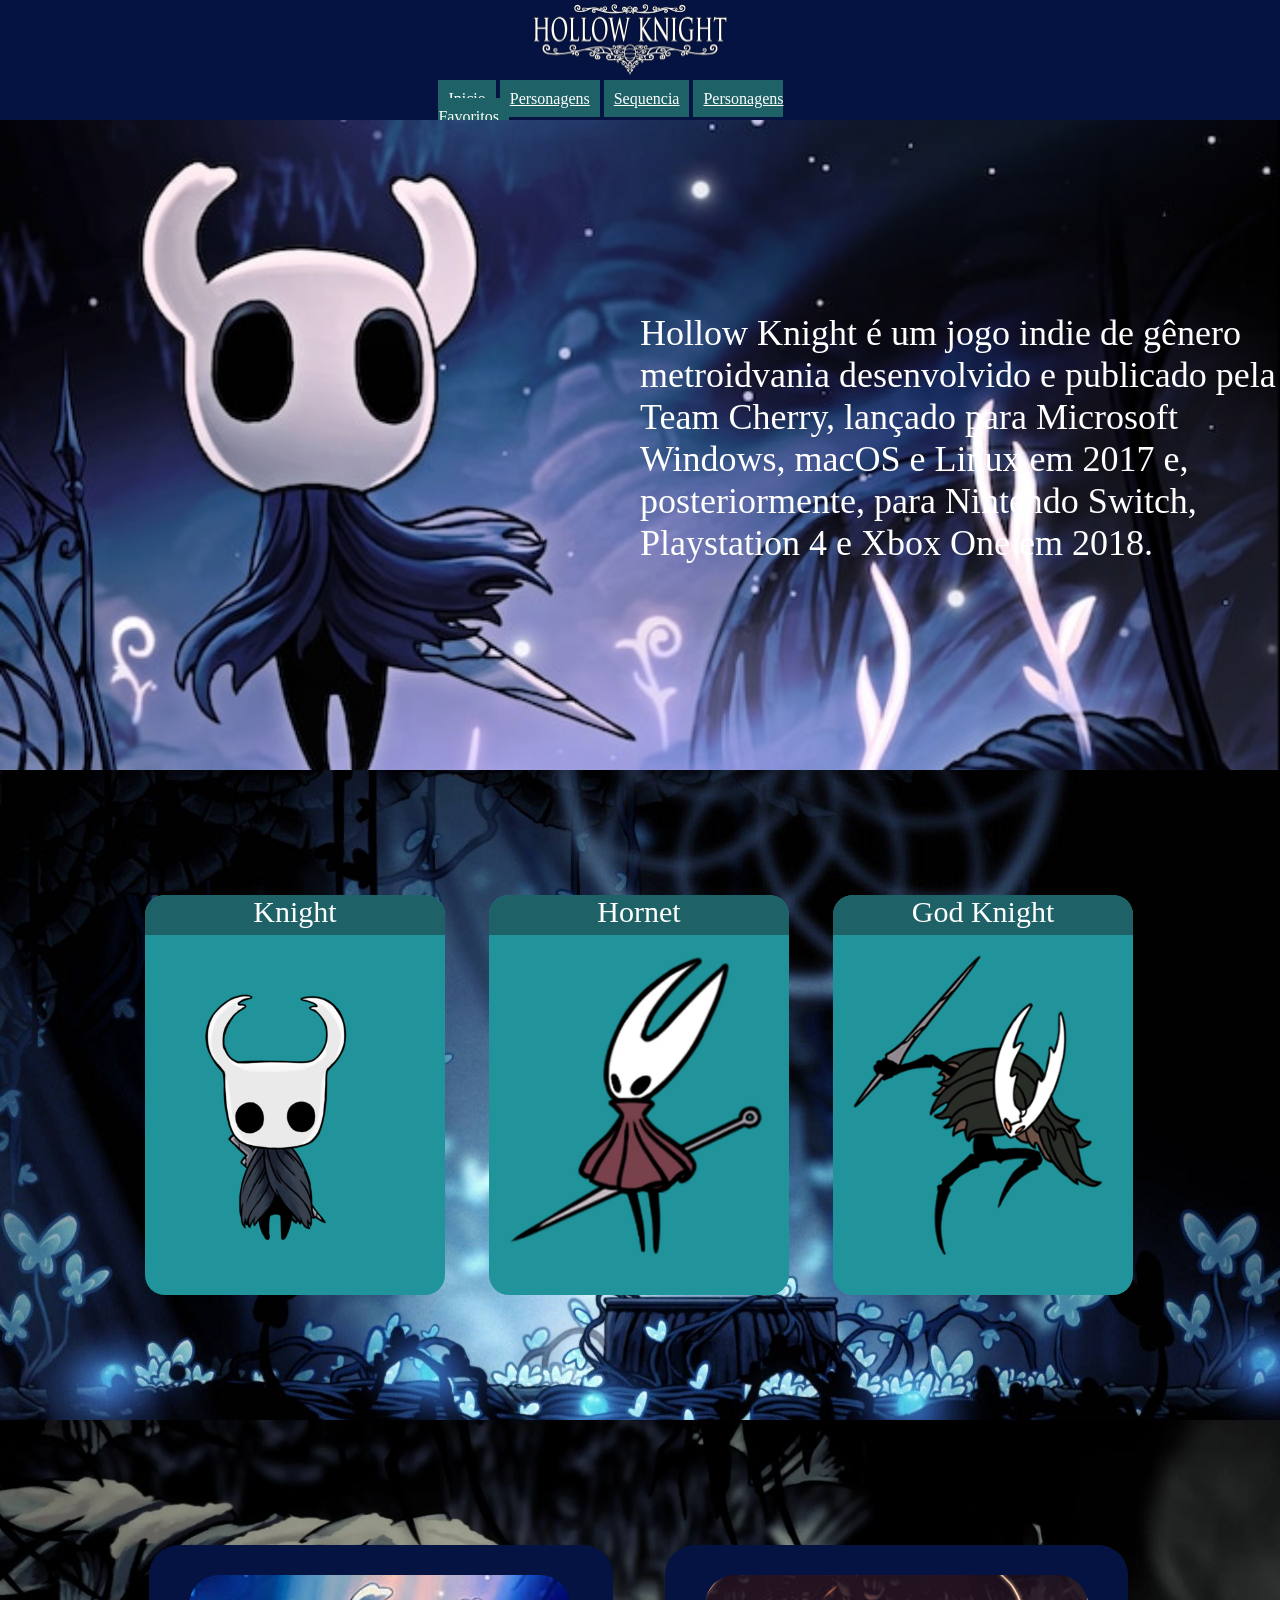
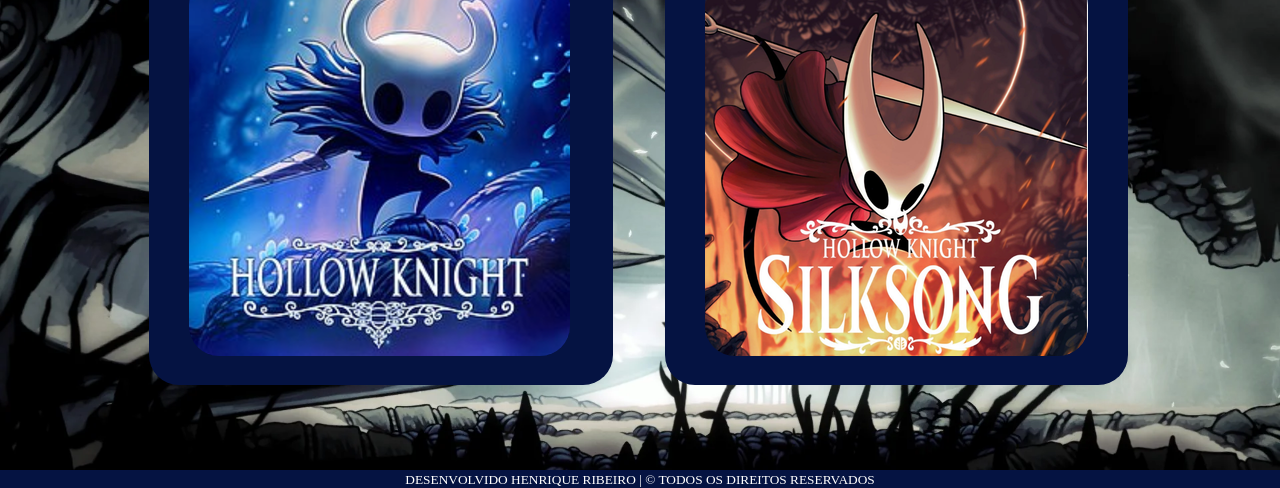
==== index.html @ ea680e31 "finalização do exercicio 08" ====
<!DOCTYPE html>
<html lang="pt-br">
<head>
    <meta charset="UTF-8">
    <meta name="viewport" content="width=device-width, initial-scale=1.0">
    <link rel="stylesheet" href="style.css">
    <title>Hollow Knight</title>
</head>
<body>
    <header>
        <div id="logo">
            <img src="./img/logo.webp" alt="" width="200px">
        </div>
        <nav>
            <a href="#">Inicio</a>
            <a href="#">Personagens</a>
            <a href="#">Sequencia</a>
            <a href="#">Personagens Favoritos</a>
        </nav>
    </header>
    <main>
        <!-- breve resumo sobre o jogo -->
        <section id="inicio">
            <div id="textoInicio">
                <p>Hollow Knight é um jogo indie de gênero metroidvania desenvolvido e publicado pela Team Cherry, lançado para Microsoft Windows, macOS e Linux em 2017 e, posteriormente, para Nintendo Switch, Playstation 4 e Xbox One em 2018.</p>
            </div>
        </section>
        <section id="personagens">
            <!-- seção de personagens principais -->
            <div class="card">
                <div class="cardPersonagem">
                    <div class="nome">
                        Knight
                    </div>
                    <img src="./img/personagens/knight.webp" alt="" height="300px" class="personagemIMG">
                </div>
                <div class="cardPersonagem">
                    <div class="nome">
                        Hornet
                    </div>
                    <img src="./img/personagens/hornet.webp"  alt="" height="300px" class="personagemIMG">
                </div>
                <div class="cardPersonagem">
                    <div class="nome">
                        God Knight
                    </div>
                    <img src="./img/personagens/Godknight.webp" alt="" height="300px"
                    class="personagemIMG">
                </div>
            </div>
        </section>
        <!-- seção das sequencias do jogo -->
        <section id="sequencia">
            <div class="card">
                <div class="cardJogos">
                    <img src="./img/jogos/hollowKnightGame.png" alt="" class="gameThumb">
                </div>
                <div class="cardJogos">
                    <img src="./img/jogos/hollowKnightSilkSongGame.png" alt="" class="gameThumb">
                </div>
            </div>
        </section>
    </main>
    <footer>
        <small>DESENVOLVIDO HENRIQUE RIBEIRO | &copy; TODOS OS DIREITOS RESERVADOS</small>
    </footer>
</body>
</html>
---- style.css ----
*{
    margin: 0;
    padding: 0;
    box-sizing: border-box;
}

/* cabecalho */

header{
    background-color: #051342;
    height: 120px;
    width: 100%;
}

#logo{
    height: 90px;
    width: 220px;
    margin: auto;
}

nav{
    width: 31.5%;
    height: 109px;
    margin: auto;
}

a{
    padding: 10px;
    background-color: #1e6267;
    color: white;
    margin-bottom: 20px;
}

section{
    height: 650px;
    width: 100%;
    display: inline-block;
}

/* seção inicial */

#inicio{
    background-image: url(./img/inicioBackground.jpg);
    background-size: 100%;
}

#textoInicio{
    margin-left: 50%;
    color: white;
    margin-top: 15%;
    font-size: 36px;
}

/* seção personagens */

#personagens{
    background-image: url(./img/personagensBackground.jpg);
    background-size: 100%;
}
/* serve pra centralizar os personagens */
.card{
    width: 1030px;
    height: 400px;
    margin: 125px auto;
}
/* parte onde fica o personagem dentro */
.cardPersonagem{
    display: inline-block;
    background-color: #21949b;
    height: 400px;
    width: 300px;
    margin: 0px 20px;
    border-radius: 20px;
}
/* tentativa de centralizar as imagens */
.personagemIMG{
    margin: 20px 20px;
}
/* fica em cima da imagem e mostra o nome do personagem */
.nome{
    background-color: #1e6267;
    height: 40px;
    border-radius: 20px 20px 0px 0px;
    text-align: center;
    font-size: 30px;
    color: white;
}

/* seção da sequencia */
#sequencia{
    background-image: url(./img/sequenciaBackground.webp);
    background-size: 100%;
}
/* mini card pra sequencia */
.cardJogos{
    width: 45%;
    background-color: #051342;
    height: 110%;
    margin: 0px 24px;
    display: inline-block;
    border-radius: 30px;
}
/* fundo do jogo */
.gameThumb{
    border-radius: 30px;
    margin: 30px 0px 0px 40px;
}

/* rodape */

footer{
    background-color: #051342;
    text-align: center;
    color: white;
}
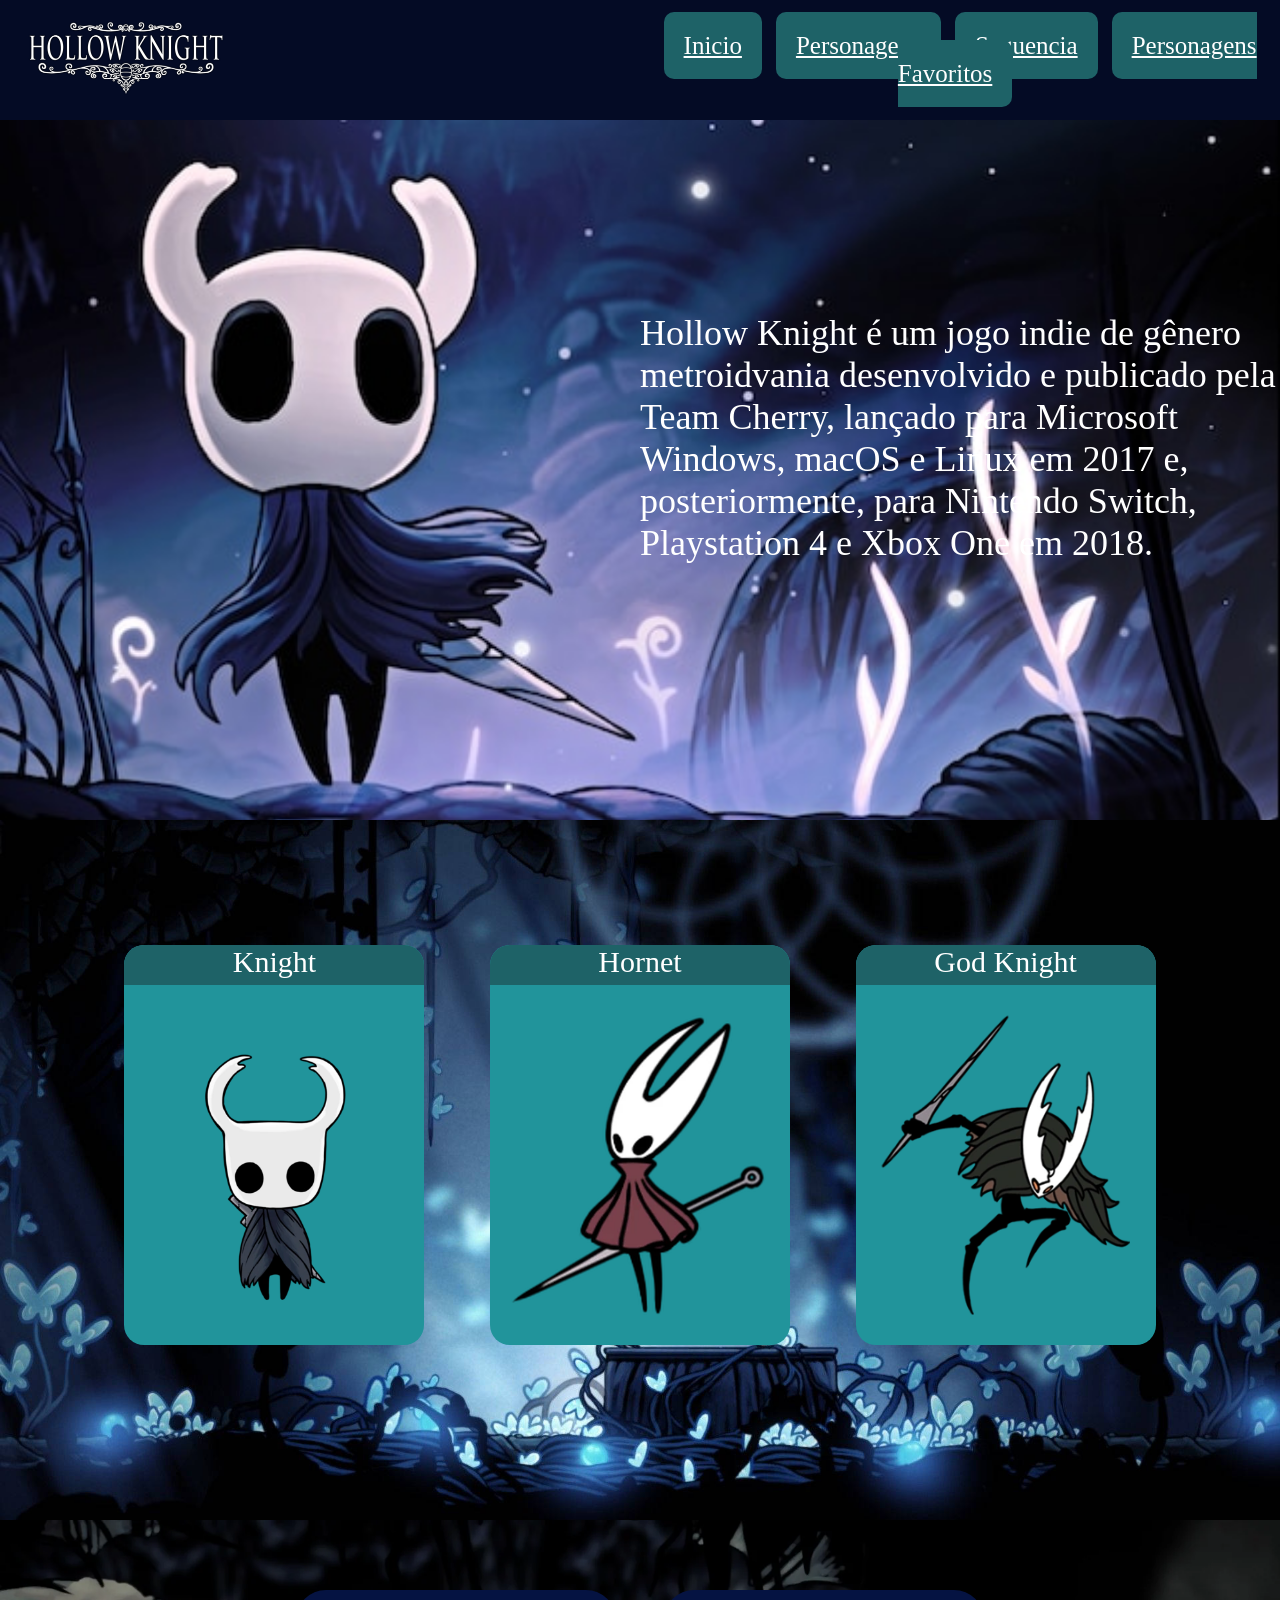
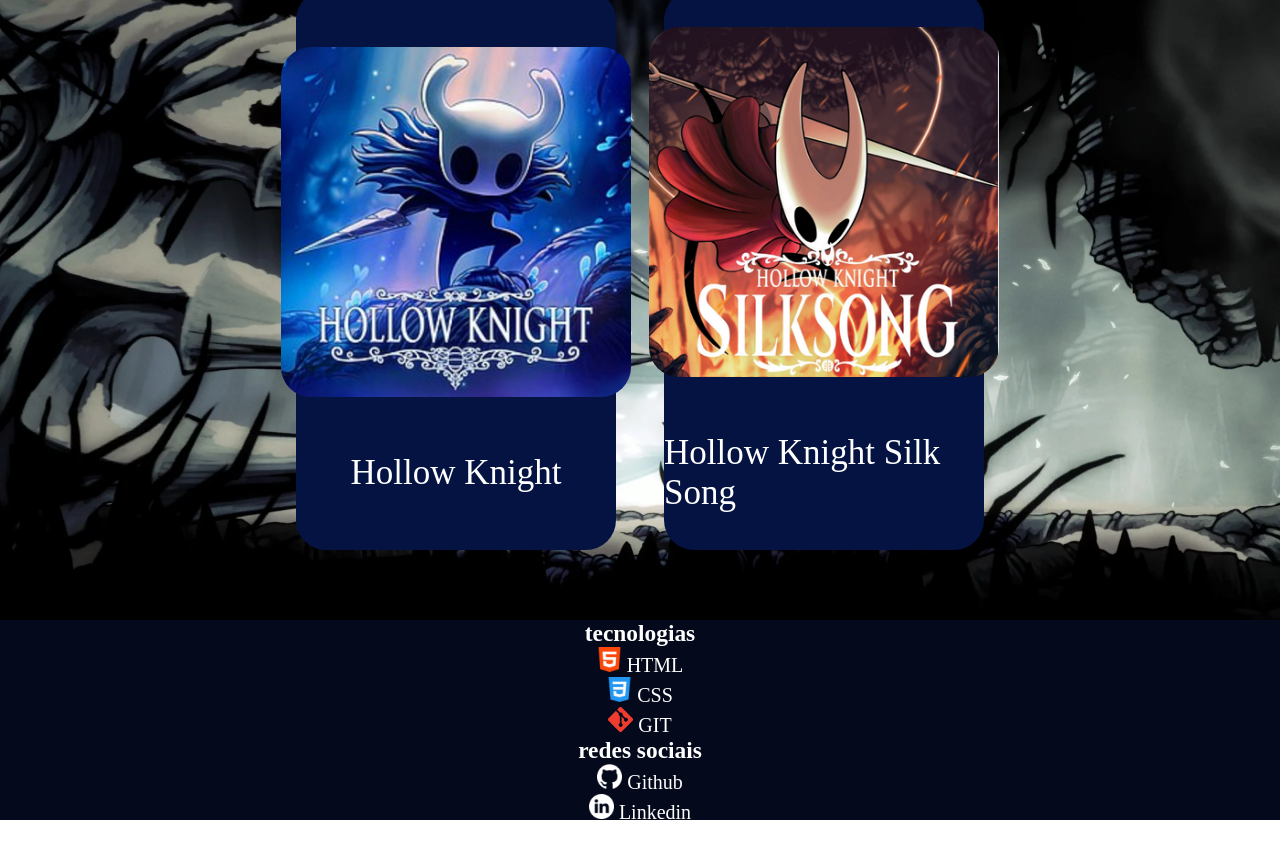
==== commit 2ba06e0f: "atualização do projeto" ====
--- a/index.html
+++ b/index.html
@@ -12,10 +12,10 @@
             <img src="./img/logo.webp" alt="" width="200px">
         </div>
         <nav>
-            <a href="#">Inicio</a>
-            <a href="#">Personagens</a>
-            <a href="#">Sequencia</a>
-            <a href="#">Personagens Favoritos</a>
+            <a href="#inicio">Inicio</a>
+            <a href="#personagens">Personagens</a>
+            <a href="#sequencia">Sequencia</a>
+            <a href="personagensFav.html">Personagens Favoritos</a>
         </nav>
     </header>
     <main>
@@ -32,36 +32,76 @@
                     <div class="nome">
                         Knight
                     </div>
-                    <img src="./img/personagens/knight.webp" alt="" height="300px" class="personagemIMG">
+                    <div class="personagemIMG">
+                        <img src="./img/personagens/knight.webp" alt="" height="300px">
+                    </div>
                 </div>
                 <div class="cardPersonagem">
                     <div class="nome">
                         Hornet
                     </div>
-                    <img src="./img/personagens/hornet.webp"  alt="" height="300px" class="personagemIMG">
+                    <div class="personagemIMG">
+                        <img src="./img/personagens/hornet.webp"  alt="" height="300px">
+                    </div>
                 </div>
                 <div class="cardPersonagem">
                     <div class="nome">
                         God Knight
                     </div>
-                    <img src="./img/personagens/Godknight.webp" alt="" height="300px"
-                    class="personagemIMG">
+                    <div class="personagemIMG">
+                        <img src="./img/personagens/Godknight.webp" alt="" height="300px">
+                    </div>
                 </div>
             </div>
         </section>
         <!-- seção das sequencias do jogo -->
         <section id="sequencia">
-            <div class="card">
-                <div class="cardJogos">
-                    <img src="./img/jogos/hollowKnightGame.png" alt="" class="gameThumb">
+            <div class="cardJogos">
+                <img src="./img/jogos/hollowKnightGame.png" alt="" class="gameThumb">
+                <div class="gameName">
+                    Hollow Knight
                 </div>
-                <div class="cardJogos">
-                    <img src="./img/jogos/hollowKnightSilkSongGame.png" alt="" class="gameThumb">
+            </div>
+            <div class="cardJogos">
+                <img src="./img/jogos/hollowKnightSilkSongGame.png" alt="" class="gameThumb">
+                <div class="gameName">
+                    Hollow Knight Silk Song
                 </div>
             </div>
         </section>
     </main>
     <footer>
+        <article id="tecnologias">
+            <h3>tecnologias</h3>
+            <ul>
+                <li>
+                    <a href="https://developer.mozilla.org/pt-BR/docs/Web/HTML"target=_blank>
+                    <img src="./img/icons/html.png" alt="" height="25px"> HTML</a>
+                </li>
+                <li>
+                    <a href="https://developer.mozilla.org/pt-BR/docs/Web/CSS" target="_blank">
+                    <img src="./img/icons/css.png" alt="" height="25px"> CSS</a>
+                </li>
+                <li>
+                    <a href="https://git-scm.com/" target="_blank">
+                    <img src="./img/icons/git.png" alt="" height="25px"> GIT</a>
+                </li>
+            </ul>
+        </article>
+        <article id="redesSociais">
+            <h3>redes sociais</h3>
+            <ul>
+                <li>
+                    <a href="https://github.com/Ka3iser" target="_blank">
+                        <img src="./img/icons/github (1).png" alt="" height="25px" class="icon"> Github</a>
+                </li>
+                <li>
+                    <a href="https://www.linkedin.com/in/henrique-venturini-09427128b/" target="_blank">
+                        <img src="./img/icons/linkedin (1).png" alt="" height="25px" class="icon"> Linkedin</a>
+                </li>
+            </ul>
+        </article>
+        <br>
         <small>DESENVOLVIDO HENRIQUE RIBEIRO | &copy; TODOS OS DIREITOS RESERVADOS</small>
     </footer>
 </body>
--- a/style.css
+++ b/style.css
@@ -3,113 +3,144 @@
     padding: 0;
     box-sizing: border-box;
 }
-
 /* cabecalho */
-
 header{
-    background-color: #051342;
+    background-color: #040b25;
     height: 120px;
     width: 100%;
+    text-align: center;
+    display: flex;
+    gap: 30%;
+    align-items: center;
+}
+#logo{
+    margin: 2%;
+}
+nav a{
+    padding: 20px;
+    font-size: 25px;
+    border-radius: 10px;
+    background-color: #1e6267;
+    color: white;
+    margin: 5px;
 }
 
-#logo{
-    height: 90px;
-    width: 220px;
-    margin: auto;
+a:hover{
+    transform: scale(30px);
 }
-
-nav{
-    width: 31.5%;
-    height: 109px;
-    margin: auto;
-}
-
-a{
-    padding: 10px;
-    background-color: #1e6267;
-    color: white;
-    margin-bottom: 20px;
-}
-
 section{
-    height: 650px;
+    height: 700px;
     width: 100%;
     display: inline-block;
 }
-
 /* seção inicial */
-
 #inicio{
     background-image: url(./img/inicioBackground.jpg);
     background-size: 100%;
 }
-
 #textoInicio{
     margin-left: 50%;
     color: white;
     margin-top: 15%;
     font-size: 36px;
 }
-
 /* seção personagens */
-
 #personagens{
     background-image: url(./img/personagensBackground.jpg);
     background-size: 100%;
 }
 /* serve pra centralizar os personagens */
 .card{
-    width: 1030px;
-    height: 400px;
-    margin: 125px auto;
+    display: flex;
+    flex-direction: row;
+    gap: 2%;
+    justify-content: center;
+    align-items: center;
+    height: 650px;
 }
 /* parte onde fica o personagem dentro */
 .cardPersonagem{
-    display: inline-block;
     background-color: #21949b;
     height: 400px;
     width: 300px;
     margin: 0px 20px;
     border-radius: 20px;
 }
-/* tentativa de centralizar as imagens */
+/* imagem do personagem */
 .personagemIMG{
-    margin: 20px 20px;
+    display: flex;
+    justify-content: center;
+    align-items: center;
+    height: 360px;
 }
 /* fica em cima da imagem e mostra o nome do personagem */
 .nome{
     background-color: #1e6267;
     height: 40px;
+    width: 300px;
     border-radius: 20px 20px 0px 0px;
     text-align: center;
     font-size: 30px;
     color: white;
 }
-
 /* seção da sequencia */
 #sequencia{
     background-image: url(./img/sequenciaBackground.webp);
     background-size: 100%;
+    display: flex;
+    justify-content: center;
+    align-items: center;
 }
 /* mini card pra sequencia */
 .cardJogos{
-    width: 45%;
+    width: 25%;
     background-color: #051342;
-    height: 110%;
+    height: 80%;
     margin: 0px 24px;
-    display: inline-block;
+    display: flex;
+    flex-direction: column;
+    gap: 10%;
+    justify-content: center;
+    align-items: center;
     border-radius: 30px;
 }
 /* fundo do jogo */
 .gameThumb{
     border-radius: 30px;
-    margin: 30px 0px 0px 40px;
+    width: 350px;
+    height: 350px;
+}
+
+.gameName{
+    font-size: 35px;
+    color: white;
 }
 
 /* rodape */
-
 footer{
-    background-color: #051342;
+    background-color: #04091b;
     text-align: center;
     color: white;
+    font-size: 20px;
+    height: 200px;
+    display: flex;
+    justify-content: center;
+    flex-wrap: wrap;
+}
+
+#redesSociais{
+    width: 700px;
+}
+
+ul{
+    list-style-type: none;
+}
+
+ul a{
+    color: white;
+    text-decoration: none;
+}
+
+#tecnologias{
+    width: 700px;
 }
